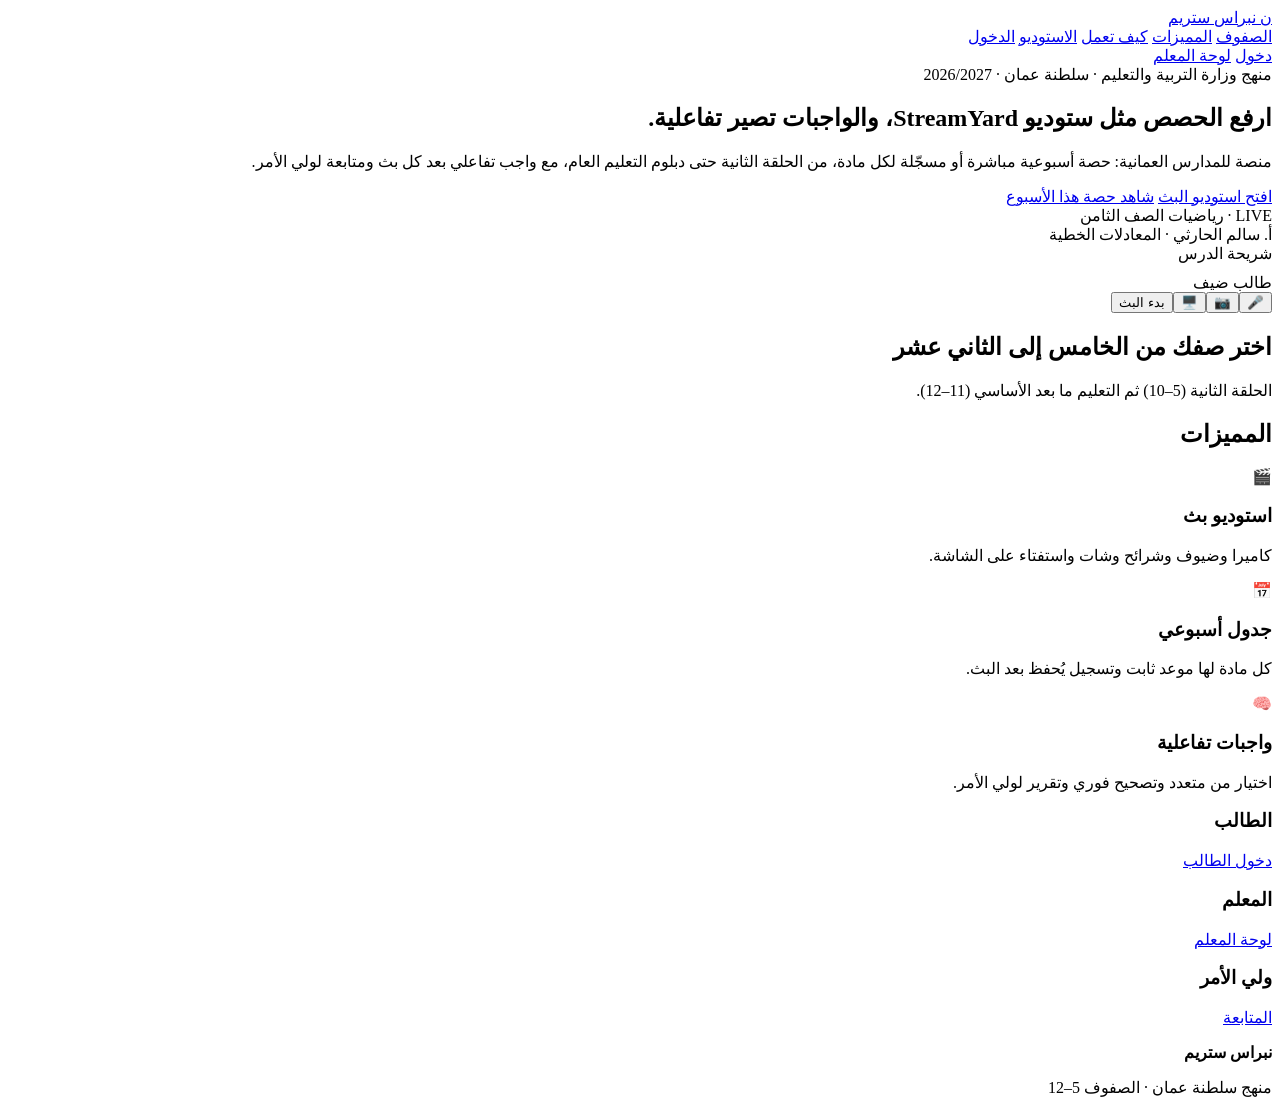
==== index.html @ 5b8640dd "Add Nibras Stream educational platform prototype" ====
<!DOCTYPE html>
<html lang="ar" dir="rtl">
<head>
  <meta charset="UTF-8" />
  <meta name="viewport" content="width=device-width, initial-scale=1.0" />
  <title>نبراس ستريم | حصص أسبوعية مباشرة وواجبات تفاعلية</title>
  <link rel="preconnect" href="https://fonts.googleapis.com">
  <link href="https://fonts.googleapis.com/css2?family=Cairo:wght@400;600;700;800&family=Tajawal:wght@400;700&display=swap" rel="stylesheet">
  <link rel="stylesheet" href="css/style.css" />
</head>
<body>
  <div class="oman-strip"></div>
  <header class="nav">
    <div class="container nav-inner">
      <a class="brand" href="index.html"><span class="logo-mark">ن</span> نبراس ستريم</a>
      <nav class="nav-links">
        <a href="#grades">الصفوف</a>
        <a href="#features">المميزات</a>
        <a href="#how">كيف تعمل</a>
        <a href="studio.html">الاستوديو</a>
        <a href="login.html">الدخول</a>
      </nav>
      <div class="nav-actions">
        <a class="btn btn-ghost" href="login.html">دخول</a>
        <a class="btn btn-primary" href="teacher.html">لوحة المعلم</a>
      </div>
    </div>
  </header>
  <section class="hero">
    <div class="container hero-grid">
      <div>
        <div class="eyebrow">منهج وزارة التربية والتعليم · سلطنة عمان · 2026/2027</div>
        <h1>ارفع الحصص مثل ستوديو StreamYard، والواجبات تصير تفاعلية.</h1>
        <p class="lead">منصة للمدارس العمانية: حصة أسبوعية مباشرة أو مسجّلة لكل مادة، من الحلقة الثانية حتى دبلوم التعليم العام، مع واجب تفاعلي بعد كل بث ومتابعة لولي الأمر.</p>
        <div class="hero-cta">
          <a class="btn btn-gold" href="studio.html">افتح استوديو البث</a>
          <a class="btn btn-primary" href="student.html">شاهد حصة هذا الأسبوع</a>
        </div>
      </div>
      <div class="studio-card">
        <div class="studio-top">
          <div class="dots"><i></i><i></i><i></i></div>
          <div class="live-badge">LIVE · رياضيات الصف الثامن</div>
        </div>
        <div class="stage">
          <div class="cam main"><div class="lower-third">أ. سالم الحارثي · المعادلات الخطية</div></div>
          <div style="display:grid;gap:10px;">
            <div class="cam guest"><span class="name-tag">شريحة الدرس</span></div>
            <div class="cam guest"><span class="name-tag">طالب ضيف</span></div>
          </div>
        </div>
        <div class="controls">
          <button class="ctrl">🎤</button><button class="ctrl">📷</button><button class="ctrl">🖥️</button><button class="ctrl go">بدء البث</button>
        </div>
      </div>
    </div>
  </section>
  <section id="grades">
    <div class="container">
      <div class="sec-title">
        <h2>اختر صفك من الخامس إلى الثاني عشر</h2>
        <p>الحلقة الثانية (5–10) ثم التعليم ما بعد الأساسي (11–12).</p>
      </div>
      <div class="grades" id="grade-grid"></div>
    </div>
  </section>
  <section id="features">
    <div class="container">
      <div class="sec-title"><h2>المميزات</h2></div>
      <div class="features">
        <article class="feat"><div class="icon">🎬</div><h3>استوديو بث</h3><p>كاميرا وضيوف وشرائح وشات واستفتاء على الشاشة.</p></article>
        <article class="feat"><div class="icon">📅</div><h3>جدول أسبوعي</h3><p>كل مادة لها موعد ثابت وتسجيل يُحفظ بعد البث.</p></article>
        <article class="feat"><div class="icon">🧠</div><h3>واجبات تفاعلية</h3><p>اختيار من متعدد وتصحيح فوري وتقرير لولي الأمر.</p></article>
      </div>
    </div>
  </section>
  <section id="how">
    <div class="container">
      <div class="roles">
        <div class="role"><h3>الطالب</h3><p><a class="btn btn-teal" href="student.html">دخول الطالب</a></p></div>
        <div class="role"><h3>المعلم</h3><p><a class="btn btn-primary" href="teacher.html">لوحة المعلم</a></p></div>
        <div class="role"><h3>ولي الأمر</h3><p><a class="btn btn-ghost" href="parent.html">المتابعة</a></p></div>
      </div>
    </div>
  </section>
  <footer><div class="container foot"><div><strong>نبراس ستريم</strong><p>منهج سلطنة عمان · الصفوف 5–12</p></div></div></footer>
  <script src="js/app.js"></script>
</body>
</html>
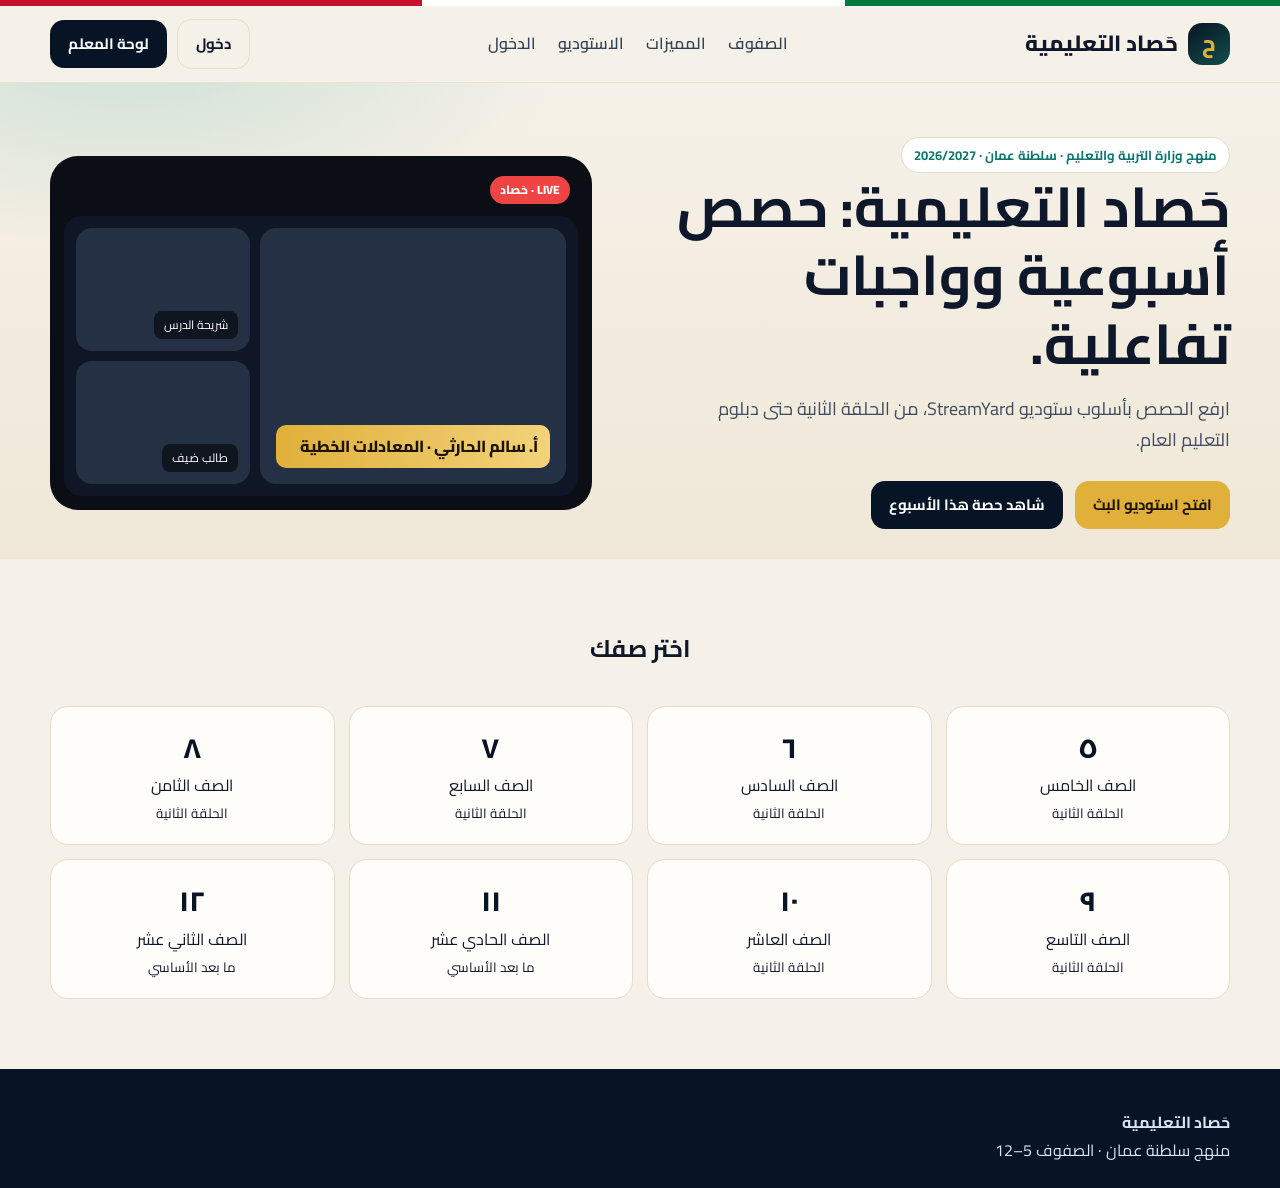
==== commit 651f8d81: "Rename platform to Hasad Educational" ====
--- a/index.html
+++ b/index.html
@@ -3,7 +3,7 @@
 <head>
   <meta charset="UTF-8" />
   <meta name="viewport" content="width=device-width, initial-scale=1.0" />
-  <title>نبراس ستريم | حصص أسبوعية مباشرة وواجبات تفاعلية</title>
+  <title>حَصاد التعليمية | حصص أسبوعية مباشرة وواجبات تفاعلية</title>
   <link rel="preconnect" href="https://fonts.googleapis.com">
   <link href="https://fonts.googleapis.com/css2?family=Cairo:wght@400;600;700;800&family=Tajawal:wght@400;700&display=swap" rel="stylesheet">
   <link rel="stylesheet" href="css/style.css" />
@@ -12,11 +12,10 @@
   <div class="oman-strip"></div>
   <header class="nav">
     <div class="container nav-inner">
-      <a class="brand" href="index.html"><span class="logo-mark">ن</span> نبراس ستريم</a>
+      <a class="brand" href="index.html"><span class="logo-mark">ح</span> حَصاد التعليمية</a>
       <nav class="nav-links">
         <a href="#grades">الصفوف</a>
         <a href="#features">المميزات</a>
-        <a href="#how">كيف تعمل</a>
         <a href="studio.html">الاستوديو</a>
         <a href="login.html">الدخول</a>
       </nav>
@@ -30,18 +29,15 @@
     <div class="container hero-grid">
       <div>
         <div class="eyebrow">منهج وزارة التربية والتعليم · سلطنة عمان · 2026/2027</div>
-        <h1>ارفع الحصص مثل ستوديو StreamYard، والواجبات تصير تفاعلية.</h1>
-        <p class="lead">منصة للمدارس العمانية: حصة أسبوعية مباشرة أو مسجّلة لكل مادة، من الحلقة الثانية حتى دبلوم التعليم العام، مع واجب تفاعلي بعد كل بث ومتابعة لولي الأمر.</p>
+        <h1>حَصاد التعليمية: حصص أسبوعية وواجبات تفاعلية.</h1>
+        <p class="lead">ارفع الحصص بأسلوب ستوديو StreamYard، من الحلقة الثانية حتى دبلوم التعليم العام.</p>
         <div class="hero-cta">
           <a class="btn btn-gold" href="studio.html">افتح استوديو البث</a>
           <a class="btn btn-primary" href="student.html">شاهد حصة هذا الأسبوع</a>
         </div>
       </div>
       <div class="studio-card">
-        <div class="studio-top">
-          <div class="dots"><i></i><i></i><i></i></div>
-          <div class="live-badge">LIVE · رياضيات الصف الثامن</div>
-        </div>
+        <div class="studio-top"><div class="live-badge">LIVE · حَصاد</div></div>
         <div class="stage">
           <div class="cam main"><div class="lower-third">أ. سالم الحارثي · المعادلات الخطية</div></div>
           <div style="display:grid;gap:10px;">
@@ -49,41 +45,11 @@
             <div class="cam guest"><span class="name-tag">طالب ضيف</span></div>
           </div>
         </div>
-        <div class="controls">
-          <button class="ctrl">🎤</button><button class="ctrl">📷</button><button class="ctrl">🖥️</button><button class="ctrl go">بدء البث</button>
-        </div>
       </div>
     </div>
   </section>
-  <section id="grades">
-    <div class="container">
-      <div class="sec-title">
-        <h2>اختر صفك من الخامس إلى الثاني عشر</h2>
-        <p>الحلقة الثانية (5–10) ثم التعليم ما بعد الأساسي (11–12).</p>
-      </div>
-      <div class="grades" id="grade-grid"></div>
-    </div>
-  </section>
-  <section id="features">
-    <div class="container">
-      <div class="sec-title"><h2>المميزات</h2></div>
-      <div class="features">
-        <article class="feat"><div class="icon">🎬</div><h3>استوديو بث</h3><p>كاميرا وضيوف وشرائح وشات واستفتاء على الشاشة.</p></article>
-        <article class="feat"><div class="icon">📅</div><h3>جدول أسبوعي</h3><p>كل مادة لها موعد ثابت وتسجيل يُحفظ بعد البث.</p></article>
-        <article class="feat"><div class="icon">🧠</div><h3>واجبات تفاعلية</h3><p>اختيار من متعدد وتصحيح فوري وتقرير لولي الأمر.</p></article>
-      </div>
-    </div>
-  </section>
-  <section id="how">
-    <div class="container">
-      <div class="roles">
-        <div class="role"><h3>الطالب</h3><p><a class="btn btn-teal" href="student.html">دخول الطالب</a></p></div>
-        <div class="role"><h3>المعلم</h3><p><a class="btn btn-primary" href="teacher.html">لوحة المعلم</a></p></div>
-        <div class="role"><h3>ولي الأمر</h3><p><a class="btn btn-ghost" href="parent.html">المتابعة</a></p></div>
-      </div>
-    </div>
-  </section>
-  <footer><div class="container foot"><div><strong>نبراس ستريم</strong><p>منهج سلطنة عمان · الصفوف 5–12</p></div></div></footer>
+  <section id="grades"><div class="container"><div class="sec-title"><h2>اختر صفك</h2></div><div class="grades" id="grade-grid"></div></div></section>
+  <footer><div class="container foot"><div><strong>حَصاد التعليمية</strong><p>منهج سلطنة عمان · الصفوف 5–12</p></div></div></footer>
   <script src="js/app.js"></script>
 </body>
 </html>
--- a/css/style.css
+++ b/css/style.css
@@ -0,0 +1,138 @@
+:root {
+  --navy: #071426;
+  --navy-2: #0c1f3a;
+  --ink: #0f172a;
+  --teal: #0d9488;
+  --teal-d: #0f766e;
+  --gold: #e0b03a;
+  --cream: #f6f1e8;
+  --paper: #fffdf9;
+  --muted: #5b6577;
+  --line: #e4dccb;
+  --live: #ef4444;
+  --studio: #0b0e14;
+  --studio-2: #12161f;
+  --studio-line: #2a3348;
+  --shadow: 0 18px 50px rgba(7, 20, 38, 0.12);
+  --radius: 22px;
+}
+* { box-sizing: border-box; margin: 0; padding: 0; }
+html { scroll-behavior: smooth; }
+html, body { direction: rtl; }
+body { font-family: "Cairo", "Tajawal", system-ui, sans-serif; background: var(--cream); color: var(--ink); line-height: 1.7; min-height: 100vh; }
+a { color: inherit; text-decoration: none; }
+button, input, select, textarea { font-family: inherit; }
+.container { width: min(1180px, calc(100% - 40px)); margin: 0 auto; }
+.container-wide { width: min(1320px, calc(100% - 32px)); margin: 0 auto; }
+.nav { position: sticky; top: 0; z-index: 50; backdrop-filter: blur(16px); background: rgba(246, 241, 232, 0.86); border-bottom: 1px solid rgba(228, 220, 203, 0.7); }
+.nav-inner { display: flex; align-items: center; justify-content: space-between; height: 76px; gap: 20px; }
+.brand { display: flex; align-items: center; gap: 10px; font-weight: 800; font-size: 22px; }
+.logo-mark { width: 42px; height: 42px; border-radius: 14px; background: linear-gradient(145deg, var(--navy), #134e4a); display: grid; place-items: center; color: var(--gold); }
+.nav-links { display: flex; gap: 22px; color: #334155; font-weight: 600; }
+.nav-actions { display: flex; gap: 10px; align-items: center; }
+.btn { border: 0; cursor: pointer; border-radius: 14px; padding: 11px 18px; font-weight: 700; font-size: 15px; display: inline-flex; align-items: center; gap: 8px; }
+.btn-primary { background: var(--navy); color: #fff; }
+.btn-gold { background: var(--gold); color: #1a1303; }
+.btn-ghost { background: transparent; border: 1px solid var(--line); color: var(--ink); }
+.btn-live { background: var(--live); color: #fff; }
+.btn-teal { background: var(--teal); color: #fff; }
+.btn-sm { padding: 8px 12px; font-size: 13px; border-radius: 10px; }
+.hero { padding: 54px 0 30px; background: radial-gradient(900px 420px at 10% -10%, rgba(13,148,136,.18), transparent 50%), linear-gradient(#f6f1e8, #efe8d8); }
+.hero-grid { display: grid; grid-template-columns: 1.05fr .95fr; gap: 40px; align-items: center; }
+.eyebrow { display: inline-flex; background: #fff; border: 1px solid var(--line); border-radius: 999px; padding: 6px 12px; font-weight: 700; color: var(--teal-d); font-size: 13px; }
+h1 { font-size: clamp(32px, 4.6vw, 56px); line-height: 1.22; }
+.lead { font-size: 18px; color: #3f4b5f; margin: 16px 0 26px; max-width: 560px; }
+.hero-cta { display: flex; gap: 12px; flex-wrap: wrap; }
+.studio-card { background: var(--studio); border-radius: 28px; padding: 14px; color: #fff; }
+.studio-top { display: flex; justify-content: space-between; align-items: center; padding: 6px 8px 12px; }
+.dots { display: flex; gap: 6px; }
+.dots i { width: 10px; height: 10px; border-radius: 50%; display: block; background: #3f4b63; }
+.live-badge { background: #ef4444; color: #fff; border-radius: 999px; padding: 4px 10px; font-size: 12px; font-weight: 800; }
+.stage { background: #0f1726; border-radius: 18px; min-height: 280px; display: grid; grid-template-columns: 1.4fr .8fr; gap: 10px; padding: 12px; }
+.cam { background: #243044; border-radius: 16px; display: flex; flex-direction: column; justify-content: flex-end; padding: 12px; position: relative; min-height: 120px; }
+.cam.main { min-height: 250px; }
+.name-tag { background: rgba(0,0,0,.55); width: fit-content; padding: 4px 10px; border-radius: 8px; font-size: 12px; }
+.lower-third { position: absolute; bottom: 16px; right: 16px; left: 16px; background: linear-gradient(90deg, var(--gold), #f3d27a); color: #1a1303; border-radius: 10px; padding: 8px 12px; font-weight: 800; }
+.controls { display: flex; justify-content: center; gap: 8px; padding: 12px 4px 4px; }
+.ctrl { width: 42px; height: 42px; border-radius: 12px; border: 0; cursor: pointer; background: #1f2937; color: #fff; }
+.ctrl.go { background: var(--live); width: auto; padding: 0 16px; font-weight: 800; }
+section { padding: 70px 0; }
+.sec-title { text-align: center; margin-bottom: 36px; }
+.grades { display: grid; grid-template-columns: repeat(4, 1fr); gap: 14px; }
+.grade { background: var(--paper); border: 1px solid var(--line); border-radius: 18px; padding: 18px; text-align: center; }
+.grade .num { font-size: 28px; font-weight: 800; color: var(--navy); }
+.features { display: grid; grid-template-columns: repeat(3, 1fr); gap: 18px; }
+.feat { background: var(--paper); border: 1px solid var(--line); border-radius: var(--radius); padding: 24px; }
+.icon { width: 48px; height: 48px; border-radius: 14px; display: grid; place-items: center; background: #ecfdf5; margin-bottom: 12px; }
+.roles { display: grid; grid-template-columns: repeat(3,1fr); gap: 16px; }
+.role { background: #fff; border-radius: 20px; padding: 24px; border: 1px solid var(--line); }
+footer { background: var(--navy); color: #dbe4f0; padding: 40px 0 24px; }
+.foot { display: flex; justify-content: space-between; gap: 20px; flex-wrap: wrap; }
+.app-body { background: #eef2f0; }
+.app-nav { background: #fff; border-bottom: 1px solid #e5e7eb; }
+.app-layout { display: grid; grid-template-columns: 250px 1fr; min-height: calc(100vh - 76px); }
+.sidebar { background: var(--navy); color: #d7e0ee; padding: 22px 14px; }
+.side-item { display: flex; gap: 10px; align-items: center; padding: 11px 12px; border-radius: 12px; margin-bottom: 6px; font-weight: 600; }
+.side-item.active, .side-item:hover { background: rgba(255,255,255,.08); color: #fff; }
+.main { padding: 26px; }
+.page-head { display: flex; justify-content: space-between; align-items: flex-start; margin-bottom: 22px; gap: 12px; }
+.cards { display: grid; grid-template-columns: repeat(4,1fr); gap: 14px; margin-bottom: 22px; }
+.kpi { background: #fff; border-radius: 18px; padding: 16px; border: 1px solid #e8edf2; }
+.kpi span { color: var(--muted); font-size: 13px; }
+.kpi b { font-size: 26px; display: block; }
+.panel { background: #fff; border-radius: 20px; padding: 18px; border: 1px solid #e8edf2; }
+.grid-2 { display: grid; grid-template-columns: 1.3fr .7fr; gap: 16px; }
+.lesson { display: flex; gap: 14px; padding: 12px 0; border-bottom: 1px solid #eef2f6; align-items: center; }
+.thumb { width: 92px; height: 64px; border-radius: 12px; background: linear-gradient(135deg,#0f766e,#0b1d36); display: grid; place-items: center; color: #fff; flex-shrink: 0; font-weight: 800; }
+.chip { font-size: 12px; background: #ecfdf5; color: #047857; padding: 3px 8px; border-radius: 999px; font-weight: 700; }
+.chip.due { background: #fff7ed; color: #c2410c; }
+.chip.live { background: #fef2f2; color: #b91c1c; }
+.studio-page { background: var(--studio); color: #e5e7eb; min-height: 100vh; }
+.studio-bar { height: 64px; display: flex; align-items: center; justify-content: space-between; padding: 0 16px; border-bottom: 1px solid var(--studio-line); background: #0a0d13; }
+.studio-grid { display: grid; grid-template-columns: 1fr 320px; height: calc(100vh - 64px - 86px); }
+.stage-wrap { padding: 16px; }
+.big-stage { background: #080b11; border: 1px solid var(--studio-line); border-radius: 18px; display: grid; grid-template-columns: 2fr 1fr; grid-template-rows: 1fr 1fr; gap: 10px; padding: 12px; min-height: 420px; }
+.tile { background: #151b27; border-radius: 14px; position: relative; overflow: hidden; display: flex; align-items: flex-end; padding: 12px; }
+.tile.hero { grid-row: 1 / span 2; }
+.tile .avatar { position: absolute; inset: 0; display: grid; place-items: center; font-size: 64px; opacity: .85; }
+.overlay-bar { position: absolute; top: 12px; right: 12px; background: rgba(0,0,0,.45); padding: 6px 10px; border-radius: 8px; font-size: 12px; }
+.brand-bar { position: absolute; bottom: 14px; right: 14px; left: 14px; background: linear-gradient(90deg, #d4a017, #f1d27a); color: #1a1303; border-radius: 10px; padding: 8px 12px; font-weight: 800; }
+.studio-side { border-right: 1px solid var(--studio-line); background: var(--studio-2); display: flex; flex-direction: column; }
+.tabs { display: flex; border-bottom: 1px solid var(--studio-line); }
+.tab { flex:1; padding: 12px; text-align:center; cursor:pointer; color:#9aa4b5; font-weight:700; }
+.tab.active { color:#fff; background:#1b2230; }
+.chat { flex:1; padding: 12px; overflow:auto; display:flex; flex-direction:column; gap:10px; }
+.msg { background:#1b2230; padding:8px 10px; border-radius:10px; font-size:13px; }
+.msg b { color: var(--gold); }
+.chat-input { padding: 12px; border-top: 1px solid var(--studio-line); display:flex; gap:8px; }
+.chat-input input { flex:1; background:#0e131c; border:1px solid var(--studio-line); color:#fff; border-radius:10px; padding:10px 12px; }
+.dock { height: 86px; border-top: 1px solid var(--studio-line); display:flex; align-items:center; justify-content:center; gap: 10px; background: #0a0d13; }
+.dock-btn { min-width: 52px; height: 52px; border:0; border-radius: 14px; background:#1c2433; color:#fff; cursor:pointer; display:flex; flex-direction:column; align-items:center; justify-content:center; font-size:11px; gap:2px; }
+.dock-btn span { font-size:18px; }
+.dock-btn.danger { background:#7f1d1d; }
+.dock-btn.go { background:#b91c1c; min-width: 120px; font-weight:800; font-size:14px; }
+.quiz { max-width: 760px; margin: 0 auto; }
+.q-card { background:#fff; border-radius:20px; padding:22px; margin-bottom:14px; border:1px solid #e8edf2; }
+.options { display:grid; gap:10px; margin-top:12px; }
+.opt { border:1px solid #e5e7eb; border-radius:12px; padding:12px 14px; cursor:pointer; background:#fafafa; }
+.opt.picked, .opt:hover { border-color: var(--teal); background:#f0fdfa; }
+.progress-bar { height:10px; background:#e5e7eb; border-radius:99px; overflow:hidden; margin: 8px 0 18px; }
+.progress-bar i { display:block; height:100%; background: linear-gradient(90deg,var(--teal),var(--gold)); width:40%; }
+.form-grid { display:grid; gap:12px; }
+label { font-weight:700; font-size:14px; }
+input[type=text], input[type=datetime-local], select, textarea { width:100%; padding:11px 12px; border-radius:12px; border:1px solid #d6d3cd; background:#fff; }
+.oman-strip { height: 6px; background: linear-gradient(90deg, #c8102e 0 33%, #fff 33% 66%, #007a3d 66% 100%); }
+.subject-grid { display: flex; flex-wrap: wrap; gap: 8px; }
+.subject-pill { background: #fff; border: 1px solid var(--line); border-radius: 999px; padding: 8px 14px; font-weight: 700; font-size: 14px; }
+.subject-pill.elective { background: #fffbeb; border-color: #f1d27a; }
+.subject-pill small { display: block; font-weight: 600; color: #92400e; font-size: 11px; }
+.auth-card { width: min(460px, calc(100% - 32px)); margin: 48px auto; background: #fff; border-radius: 24px; padding: 28px; border: 1px solid var(--line); }
+.role-pick { display: grid; gap: 10px; margin-top: 16px; }
+.role-pick button { width: 100%; justify-content: center; }
+.note { background: #f0fdfa; border: 1px solid #99f6e4; color: #115e59; border-radius: 12px; padding: 10px 12px; font-size: 13px; margin-top: 14px; }
+.week-table { width: 100%; border-collapse: collapse; font-size: 14px; }
+.week-table th, .week-table td { border-bottom: 1px solid #eef2f6; padding: 10px 8px; text-align: right; }
+@media (max-width: 980px) {
+  .hero-grid, .features, .roles, .grades, .app-layout, .grid-2, .studio-grid, .cards, .big-stage { grid-template-columns: 1fr; }
+  .nav-links, .sidebar { display:none; }
+}
